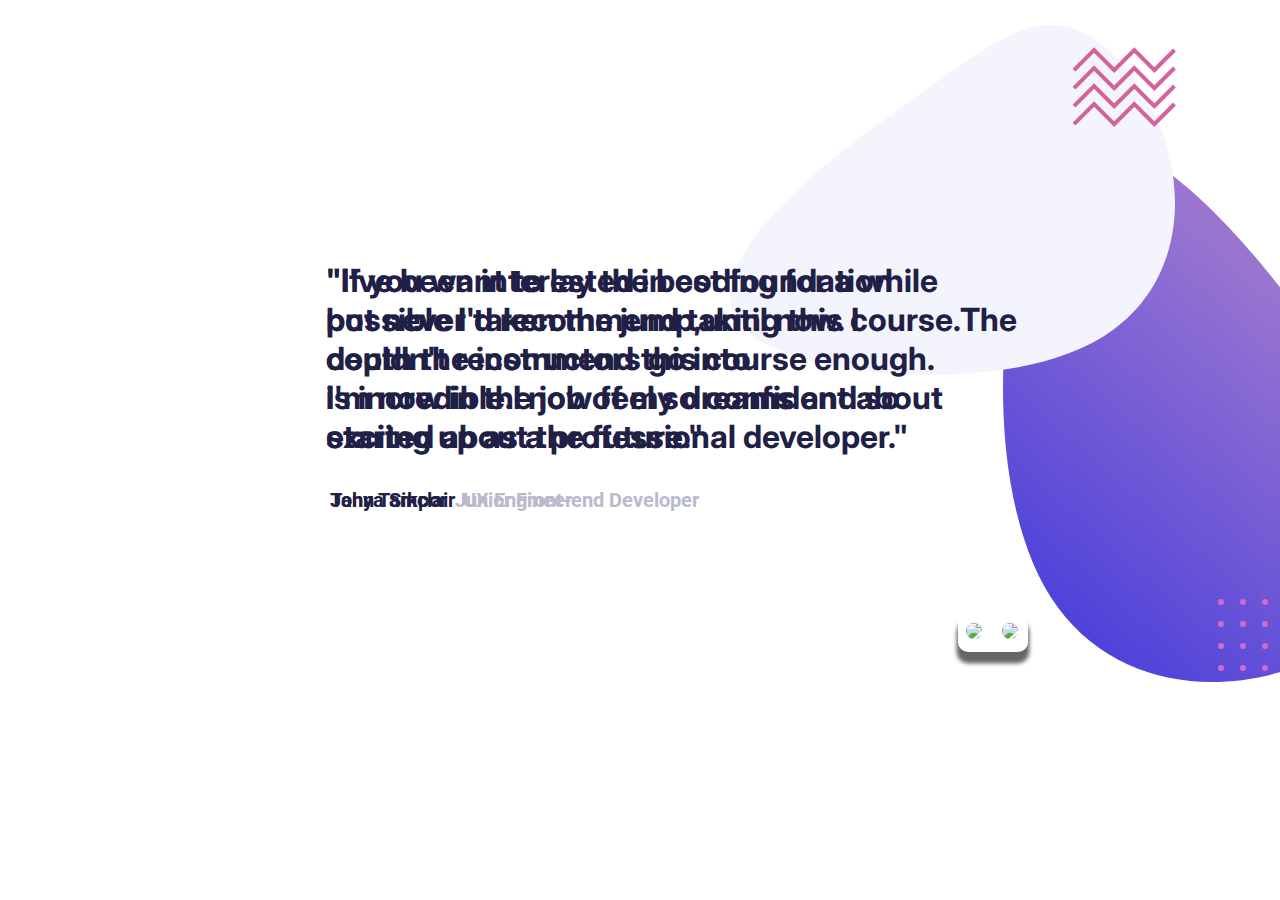
==== index.html @ 3a687d73 "updated index.html" ====
<!DOCTYPE html>
<html lang="en">
<head>
  <meta charset="UTF-8">
  <meta name="viewport" content="width=device-width, initial-scale=1.0"> <!-- displays site properly based on user's device -->

  <link rel="icon" type="image/png" sizes="32x32" href="./images/favicon-32x32.png">
  <link rel="stylesheet" href="index.css">
  
  <title>Frontend Mentor | Coding Bootcamp Testimonials Slider</title>
  <link rel="preconnect" href="https://fonts.googleapis.com">
  <link rel="preconnect" href="https://fonts.gstatic.com" crossorigin>
  <link href="https://fonts.googleapis.com/css2?family=Inter:wght@100&family=Roboto:wght@400&display=swap" rel="stylesheet">
 

</head>
<body>
 
 
    
       <div class="main">
        <img src ="..\images\pattern-bg.svg" alt="">
       
        <div class="tanya">
          <img src="..\testimonials-slider-coading-challenge\image-tanya.jpg" alt="">
          <div class="buttons">
          <button class="prev__button"><img src="..\coding-bootcamp-testimonials-slider-master\images\icon-prev.svg"></button>
          <button class="next__button"><img src="..\coding-bootcamp-testimonials-slider-master\images\icon-next.svg"></button>
        </div>
     
          <div class =quotes>
            <img style="border-radius: 0 ;" src="..\coding-bootcamp-testimonials-slider-master\images\pattern-quotes.svg" alt="">
            <div class ="content">
              <h3>"I've been interested in coding for a while</br> but never taken the jump,until now. I </br> couldn't recommend this course enough.</br>I'm now in the job of my dreams and so </br>excited about the future."</h3>
              <h4 style="color:hsl(240, 38%, 20%);display:inline;padding-left: 11px;padding: right 0;">Tanya Sinclair </h4> <h4  style="color:hsl(240, 18%, 77%);display:inline;  padding-left:3px;"> UX Engineer</h4>
                
              
            </div>
          
        </div>
        
        </div>
        <div class="john">
          <img src="..\testimonials-slider-coading-challenge\image-john.jpg" alt="">
          <div class="buttons">
          <button class="prev__button"><img src="..\coding-bootcamp-testimonials-slider-master\images\icon-prev.svg"></button>
          <button class="next__button"><img src="..\coding-bootcamp-testimonials-slider-master\images\icon-next.svg"></button>
        </div>
     
          <div class =quotes>
            <img style="border-radius: 0 ;" src="..\coding-bootcamp-testimonials-slider-master\images\pattern-quotes.svg" alt="">
            <div class ="content">
              <h3>"If you want to lay the best foundation</br> possible I'd recommend taking this course.The depth the instructors go into</br> is incredible.I now feel so confident about</br>staring up as a professional developer."</h3>
              <h4 style="color:hsl(240, 38%, 20%);display:inline;padding-left: 11px;padding: right 0;">John Tarkpor </h4> <h4  style="color:hsl(240, 18%, 77%);display:inline;  padding-left:3px;">Junior Front-end Developer</h4>
                
              
            </div>
          
        </div>
        
        </div>
        
       
      </div>
  <div class="end">
    <img src="..\coding-bootcamp-testimonials-slider-master\images\pattern-curve.svg" alt=""></div>
 <script src="index.js"></script>
</body>
</html>
---- index.css ----
.hide{
    display:none !important;
}


body{
    width:1440px;
    height:100%;
    margin:0;
}



.content img{
    height:450px;
    
}
.end{
    position:absolute;
    bottom:0px;
    margin-bottom: 0%;
    margin-left: 0%;
}
.main{
    position:relative;
    margin-left: 730px;
    margin-bottom:0px;
    margin-top: 25px;
    height:100%;

}

.quotes{
   
     position: absolute;
        top: 45%;
        left: 0%;
        transform: translate(-80%, -50%);
  
}
.quotes img{
    position: absolute;
    left:13%;
    top:10%;
    
}

.tanya{
        height:540px;
        position: absolute;
        top: 51%;
        left: 21%;
        padding-bottom: 0;
        margin-bottom: 0;;
        transform: translate(-15%, -50%);
        
  
      
}
.tanya img{
    border-radius: 10px;

}
.john{
    height:540px;
    position: absolute;
    top: 51%;
    left: 21%;
    padding-bottom: 0;
    margin-bottom: 0;;
    transform: translate(-15%, -50%);
    

  
}
.john img{
    border-radius: 10px;

}


.content{
    margin-top: 0px;
    padding-top: -10px;
    left:10%;
    width:700px;
}
.content h3{
    
   padding-top: 70px;
    font-family:'Inter', sans-serif;
    font-size: 32px;
    padding-left: 7px;
    font-weight: 300, 500, 700;
    color:hsl(240, 38%, 20%);
    
   

}
.content h4{
    

    font-family: 'Roboto', sans-serif;
    font-size: 20px;
    padding-top: 1px;
   
}
.buttons{
    width:70px;
    height:40px;
    margin-left:135px;
    position: absolute;
    top: 100%;
    background-color: white;
    transform: translate(-80%, -50%);
    box-shadow: 0px 10px 5px rgb(103, 102, 102);
    border-radius: 10px;

    
    
}
    
button{
    padding-top: 15%;
    height:30px;
    border:none;
    width:32px;
    background-color: white;
    border-top-left-radius: 10px;
    border-top-right-radius: 10px;
    
    
}
button :hover{
    background-color: grey;
}
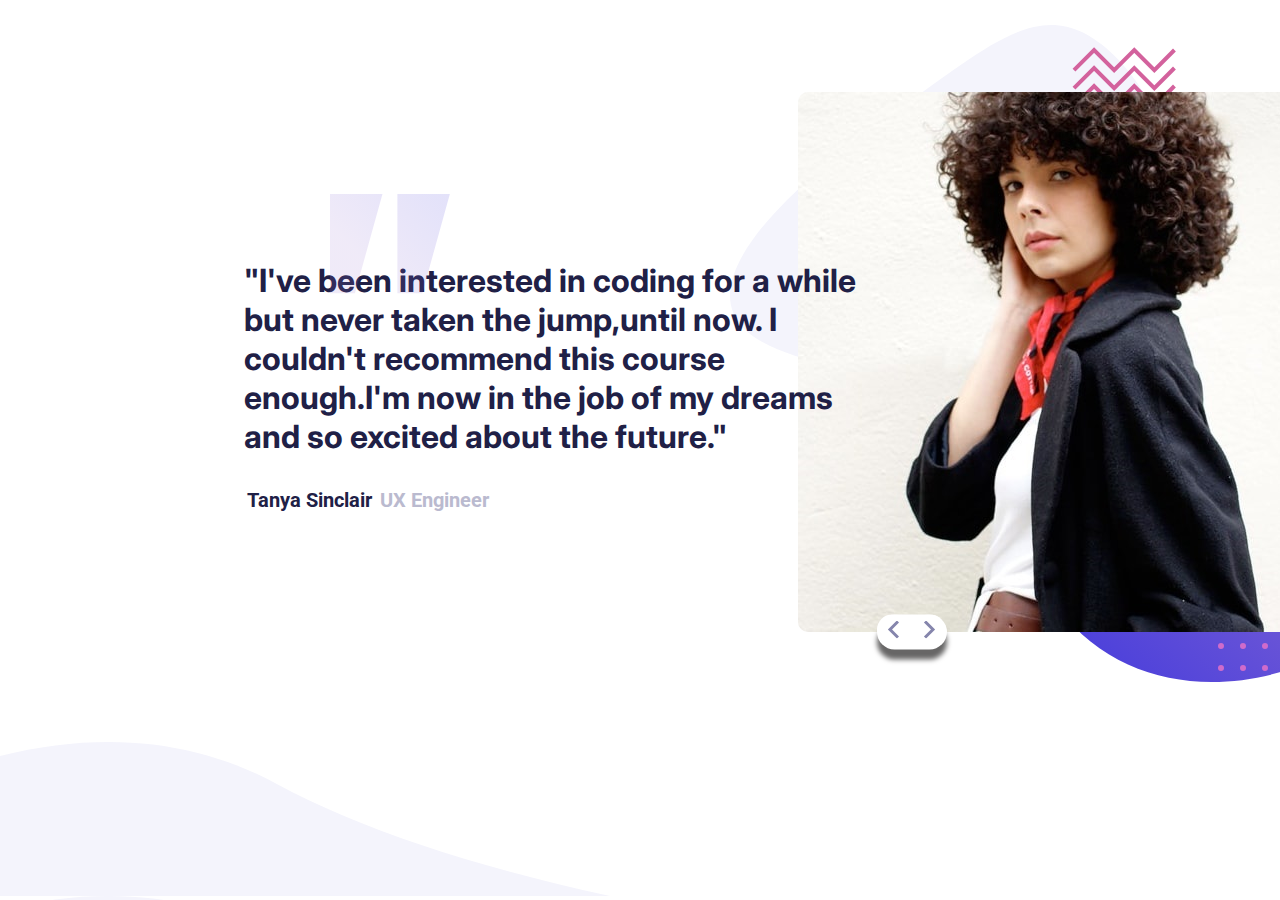
==== commit f8dd3c2a: "updated" ====
--- a/index.html
+++ b/index.html
@@ -22,17 +22,17 @@
         <img src ="..\images\pattern-bg.svg" alt="">
        
         <div class="tanya">
-          <img src="..\testimonials-slider-coading-challenge\image-tanya.jpg" alt="">
+         
           <div class="buttons">
-          <button class="prev__button"><img src="..\coding-bootcamp-testimonials-slider-master\images\icon-prev.svg"></button>
-          <button class="next__button"><img src="..\coding-bootcamp-testimonials-slider-master\images\icon-next.svg"></button>
+          <button class="prev__button"></button>
+          <button class="next__button"></button>
         </div>
      
           <div class =quotes>
-            <img style="border-radius: 0 ;" src="..\coding-bootcamp-testimonials-slider-master\images\pattern-quotes.svg" alt="">
+            <div class = image-quote></div>
             <div class ="content">
-              <h3>"I've been interested in coding for a while</br> but never taken the jump,until now. I </br> couldn't recommend this course enough.</br>I'm now in the job of my dreams and so </br>excited about the future."</h3>
-              <h4 style="color:hsl(240, 38%, 20%);display:inline;padding-left: 11px;padding: right 0;">Tanya Sinclair </h4> <h4  style="color:hsl(240, 18%, 77%);display:inline;  padding-left:3px;"> UX Engineer</h4>
+              <h3>"I've been interested in coding for a while but never taken the jump,until now. I  couldn't recommend this course enough.I'm now in the job of my dreams and so excited about the future."</h3>
+              <h4 style="color:hsl(240, 38%, 20%);display:inline;padding-left:10px;padding: right 0;">Tanya Sinclair </h4> <h4  style="color:hsl(240, 18%, 77%);display:inline;  padding-left:3px;"> UX Engineer</h4>
                 
               
             </div>
@@ -41,17 +41,16 @@
         
         </div>
         <div class="john">
-          <img src="..\testimonials-slider-coading-challenge\image-john.jpg" alt="">
           <div class="buttons">
-          <button class="prev__button"><img src="..\coding-bootcamp-testimonials-slider-master\images\icon-prev.svg"></button>
-          <button class="next__button"><img src="..\coding-bootcamp-testimonials-slider-master\images\icon-next.svg"></button>
+          <button class="prev__button"></button>
+          <button class="next__button"></button>
         </div>
      
           <div class =quotes>
-            <img style="border-radius: 0 ;" src="..\coding-bootcamp-testimonials-slider-master\images\pattern-quotes.svg" alt="">
+            <div class = image-quote></div>
             <div class ="content">
-              <h3>"If you want to lay the best foundation</br> possible I'd recommend taking this course.The depth the instructors go into</br> is incredible.I now feel so confident about</br>staring up as a professional developer."</h3>
-              <h4 style="color:hsl(240, 38%, 20%);display:inline;padding-left: 11px;padding: right 0;">John Tarkpor </h4> <h4  style="color:hsl(240, 18%, 77%);display:inline;  padding-left:3px;">Junior Front-end Developer</h4>
+              <h3>"If you want to lay the best foundation  possible I'd recommend taking this course.The depth the instructors go into is incredible.I now feel so confident about staring up as a professional developer."</h3>
+              <h4 style="color:hsl(240, 38%, 20%);display:inline;padding-left:10px;padding: right 0;">John Tarkpor </h4> <h4  style="color:hsl(240, 18%, 77%);display:inline;  padding-left:3px;">Junior Front-end Developer</h4>
                 
               
             </div>
@@ -63,7 +62,7 @@
        
       </div>
   <div class="end">
-    <img src="..\coding-bootcamp-testimonials-slider-master\images\pattern-curve.svg" alt=""></div>
- <script src="index.js"></script>
+    </div>
+    <script src="index.js"></script>
 </body>
 </html>--- a/index.css
+++ b/index.css
@@ -1,4 +1,5 @@
-.hide{
+@media (min-width:375px){
+    .hide{
     display:none !important;
 }
 
@@ -9,17 +10,14 @@
     margin:0;
 }
 
-
-
-.content img{
-    height:450px;
-    
-}
 .end{
     position:absolute;
     bottom:0px;
     margin-bottom: 0%;
     margin-left: 0%;
+    width:610px;
+    height:158px;
+    background-image: url('..\\images\\pattern-curve.svg');
 }
 .main{
     position:relative;
@@ -34,34 +32,37 @@
    
      position: absolute;
         top: 45%;
-        left: 0%;
+        left:-49px;
         transform: translate(-80%, -50%);
   
 }
-.quotes img{
+.image-quote{
     position: absolute;
-    left:13%;
+    left:14.5%;
     top:10%;
+    border-radius: 0 ;
+    width:120px;
+    height:100px;
+    background-image: url('..\\images\\pattern-quotes.svg');
     
 }
 
 .tanya{
         height:540px;
+        width:540px;
         position: absolute;
         top: 51%;
         left: 21%;
         padding-bottom: 0;
+        border-radius: 10px;
         margin-bottom: 0;;
         transform: translate(-15%, -50%);
+        background-image:url('..\\image-tanya.jpg')
         
   
       
 }
-.tanya img{
-    border-radius: 10px;
-
-}
-.john{
+.image{
     height:540px;
     position: absolute;
     top: 51%;
@@ -73,17 +74,34 @@
 
   
 }
-.john img{
+.tanya img{
     border-radius: 10px;
 
 }
+.john{
+    height:540px;
+    width:540px;
+    position: absolute;
+    top: 51%;
+    left: 21%;
+    padding-bottom: 0;
+    border-radius: 10px;
+    margin-bottom: 0;;
+    transform: translate(-15%, -50%);
+    background-image:url('..\\image-john.jpg')
+    
+
+  
+}
+
+
 
 
 .content{
     margin-top: 0px;
     padding-top: -10px;
     left:10%;
-    width:700px;
+    width:640px;
 }
 .content h3{
     
@@ -107,14 +125,14 @@
 }
 .buttons{
     width:70px;
-    height:40px;
+    height:35px;
     margin-left:135px;
     position: absolute;
     top: 100%;
     background-color: white;
     transform: translate(-80%, -50%);
     box-shadow: 0px 10px 5px rgb(103, 102, 102);
-    border-radius: 10px;
+    border-radius: 20px;
 
     
     
@@ -126,16 +144,178 @@
     border:none;
     width:32px;
     background-color: white;
-    border-top-left-radius: 10px;
-    border-top-right-radius: 10px;
-    
-    
+    border-top-left-radius: 20px;
+    border-top-right-radius: 20px;
+    border-bottom-right-radius: 20px;
+    border-bottom-left-radius: 20px;
+    
+    
+}
+.buttons .prev__button{
+    background-image: url('..\\images\\icon-prev.svg');
+    background-repeat: no-repeat;
+    background-position: center;
+}
+.buttons .next__button{
+    background-image: url('..\\images\\icon-next.svg');
+    background-repeat: no-repeat;
+    background-position: center;
 }
 button :hover{
     background-color: grey;
 }
-
-
-
-
-
+}
+
+@media (max-width:375px )
+{
+    .hide{
+        display:none !important;
+    }
+    body{
+        width:375px;
+        height:100%;
+        margin:0;
+    }
+    
+     .main{
+        position:relative;
+        padding-left:20px;
+        margin-top:0px;
+        height:100%;
+        padding-top:30px;
+        width:375px;
+    
+    }
+    .main img{
+        height:350px;
+        width:340px;
+    }
+    .tanya {
+        height:290px;
+        width:280px;
+        position: absolute;
+        top: 54.5%;
+        left: 22%;
+        transform: translate(-15%, -50%);
+        border-radius: 10px;
+        background-size: cover;
+        background-image:url('..\\image-tanya.jpg')
+        
+        
+    }
+    .john{
+        height:290px;
+        width:280px;
+        position: absolute;
+        top: 54.5%;
+        left: 22%;
+        transform: translate(-15%, -50%);
+        border-radius: 10px;
+        background-size: cover;
+        background-image:url('..\\image-john.jpg')
+        
+    
+    }
+
+        .buttons{
+            width:70px;
+            height:35px;
+            margin-left:160px;
+            position:relative;
+            top: 100%;
+            background-color: white;
+            transform: translate(-80%, -50%);
+            box-shadow: 0px 10px 5px rgb(103, 102, 102);
+            border-radius: 20px;
+        
+            
+            
+        }
+            
+        button{
+            padding-top: 15%;
+            height:30px;
+            border:none;
+            width:32px;
+            background-color: white;
+            border-top-left-radius: 20px;
+            border-top-right-radius: 20px;
+            border-bottom-right-radius: 20px;
+            border-bottom-left-radius: 20px;
+            
+            
+        }
+        .quotes{
+   
+            position: absolute;
+               top: 150%;
+               left:80%;
+               transform: translate(-80%, -50%);
+         
+       }
+       .image-quote{
+        position: absolute;
+        left:40%;
+        top:10%;
+        border-radius: 0 ;
+        width:60px;
+        height:50px;
+        background-size: cover;
+        background-image: url('..\\images\\pattern-quotes.svg');
+        
+    }
+       .content{
+        margin-top: 0px;
+        padding-top: -10px;
+        left:100%;
+        width:300px;
+        height:200px;
+    }
+
+    .content h3{
+        
+       padding-top: 30px;
+        font-family:'Inter', sans-serif;
+        font-size: 18px;
+        padding-left: 7px;
+        font-weight: 300, 500, 700;
+        color:hsl(240, 38%, 20%);
+        text-align:center;
+        
+       
+    
+    }
+    .content h4{
+        
+    
+        font-family: 'Roboto', sans-serif;
+        font-size: 14px;
+        padding-left: 10px;
+        text-align: justify;
+       
+    }
+        .buttons .prev__button{
+            background-image: url('..\\images\\icon-prev.svg');
+            background-repeat: no-repeat;
+            background-position: center;
+        }
+        .buttons .next__button{
+            background-image: url('..\\images\\icon-next.svg');
+            background-repeat: no-repeat;
+            background-position: center;
+        }
+        button :hover{
+            background-color: grey;
+        }
+        .end{
+            position:absolute;
+            bottom:0px;
+            margin-bottom: 0%;
+            margin-left: 0%;
+            width:375px;
+            height:80px;
+            background-image: url('..\\images\\pattern-curve.svg');
+            background-size: cover;
+            
+        }
+} 
